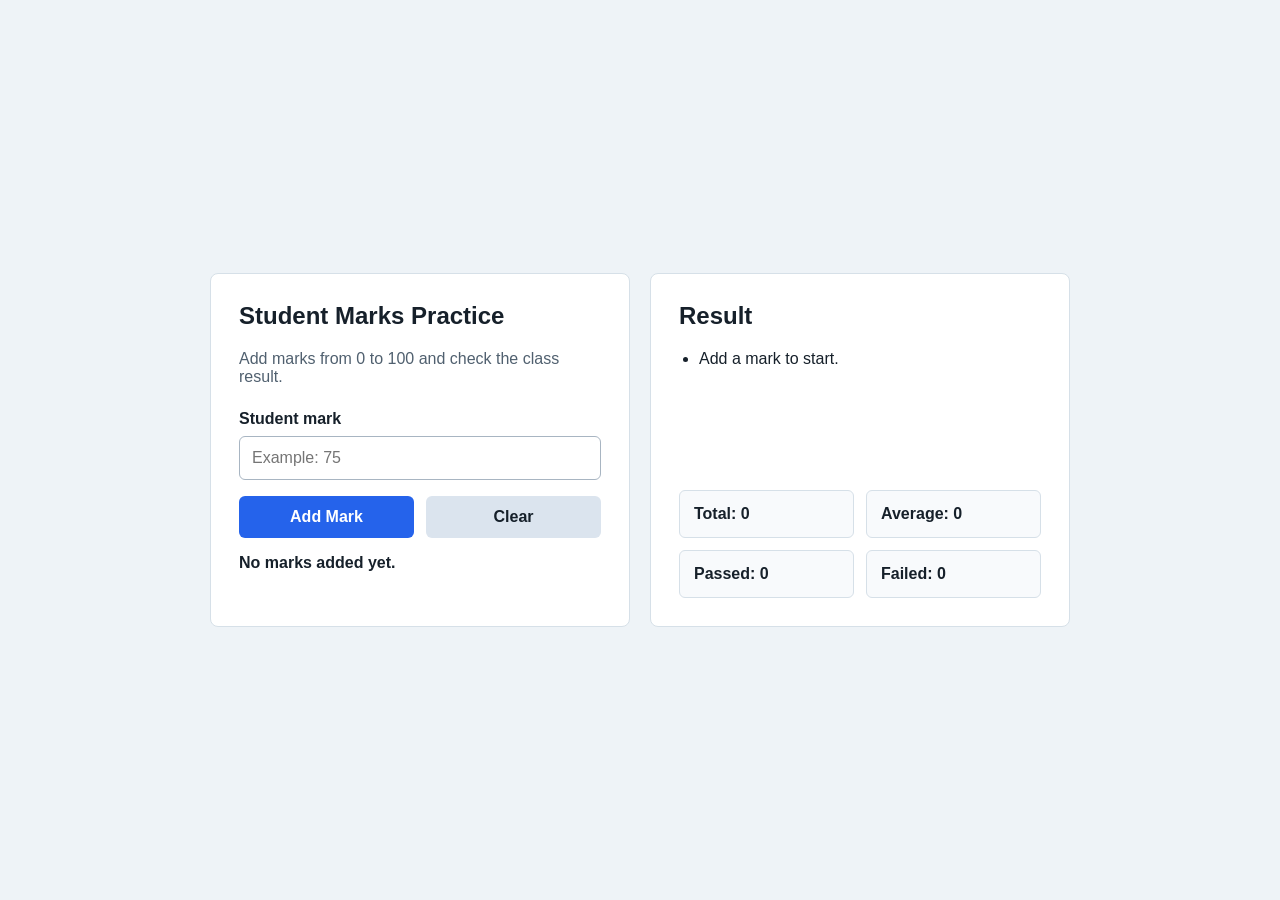
==== JS/05-student-marks/index.html @ aeae3896 "student marks project" ====
<!DOCTYPE html>
<html lang="en">
<head>
  <meta charset="UTF-8">
  <meta name="viewport" content="width=device-width, initial-scale=1.0">
  <title>Student Marks Practice</title>
  <link rel="stylesheet" href="style.css">
  <script src="script.js" defer></script>
</head>
<body>
  <main class="app">
    <section class="panel">
      <h1>Student Marks Practice</h1>
      <p class="intro">Add marks from 0 to 100 and check the class result.</p>

      <div class="form-row">
        <label for="markInput">Student mark</label>
        <input id="markInput" type="number" min="0" max="100" placeholder="Example: 75">
      </div>

      <div class="actions">
        <button id="addButton" type="button">Add Mark</button>
        <button id="clearButton" class="secondary" type="button">Clear</button>
      </div>

      <p id="message" class="message">No marks added yet.</p>
    </section>

    <section class="result-panel">
      <h2>Result</h2>

      <ul id="markList" class="mark-list">
        <li>Add a mark to start.</li>
      </ul>

      <div class="stats">
        <p>Total: <span id="totalOutput">0</span></p>
        <p>Average: <span id="averageOutput">0</span></p>
        <p>Passed: <span id="passOutput">0</span></p>
        <p>Failed: <span id="failOutput">0</span></p>
      </div>
    </section>
  </main>
</body>
</html>
---- JS/05-student-marks/style.css ----
* {
  box-sizing: border-box;
}

body {
  margin: 0;
  min-height: 100vh;
  font-family: Arial, sans-serif;
  color: #16202a;
  background: #eef3f7;
  display: flex;
  align-items: center;
  justify-content: center;
  padding: 24px;
}

.app {
  width: min(100%, 860px);
  display: grid;
  grid-template-columns: 1fr 1fr;
  gap: 20px;
}

.panel,
.result-panel {
  background: #ffffff;
  border: 1px solid #d6e0e8;
  border-radius: 8px;
  padding: 28px;
}

h1,
h2 {
  margin-top: 0;
}

.intro {
  margin-bottom: 24px;
  color: #50606f;
}

.form-row {
  margin-bottom: 16px;
}

label {
  display: block;
  margin-bottom: 8px;
  font-weight: bold;
}

input {
  width: 100%;
  padding: 12px;
  border: 1px solid #a8b5c2;
  border-radius: 6px;
  font-size: 16px;
}

.actions {
  display: grid;
  grid-template-columns: 1fr 1fr;
  gap: 12px;
}

button {
  border: 0;
  border-radius: 6px;
  padding: 12px;
  font-size: 16px;
  font-weight: bold;
  color: #ffffff;
  background: #2563eb;
  cursor: pointer;
}

button:hover {
  background: #1d4ed8;
}

.secondary {
  color: #16202a;
  background: #dbe4ee;
}

.secondary:hover {
  background: #cbd7e3;
}

.message {
  min-height: 24px;
  margin-bottom: 0;
  font-weight: bold;
}

.success {
  color: #047857;
}

.error {
  color: #dc2626;
}

.mark-list {
  min-height: 120px;
  margin: 0 0 20px;
  padding-left: 20px;
}

.mark-list li {
  margin-bottom: 8px;
}

.stats {
  display: grid;
  grid-template-columns: 1fr 1fr;
  gap: 12px;
}

.stats p {
  margin: 0;
  padding: 14px;
  border: 1px solid #d6e0e8;
  border-radius: 6px;
  background: #f8fafc;
  font-weight: bold;
}

@media (max-width: 720px) {
  .app {
    grid-template-columns: 1fr;
  }

  .actions,
  .stats {
    grid-template-columns: 1fr;
  }
}
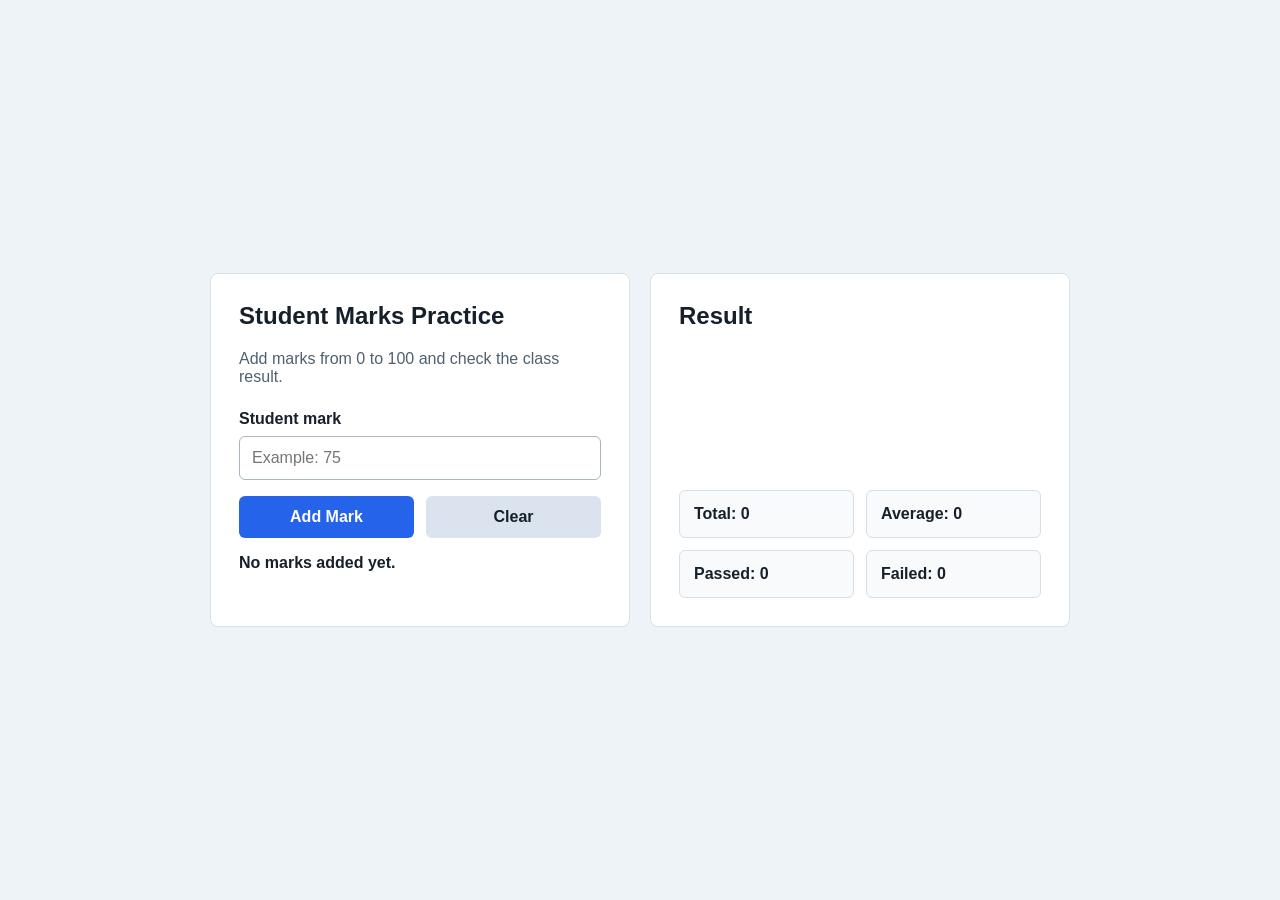
==== commit 0034a8ab: "task" ====
--- a/JS/05-student-marks/index.html
+++ b/JS/05-student-marks/index.html
@@ -30,7 +30,7 @@
       <h2>Result</h2>
 
       <ul id="markList" class="mark-list">
-        <li>Add a mark to start.</li>
+
       </ul>
 
       <div class="stats">
